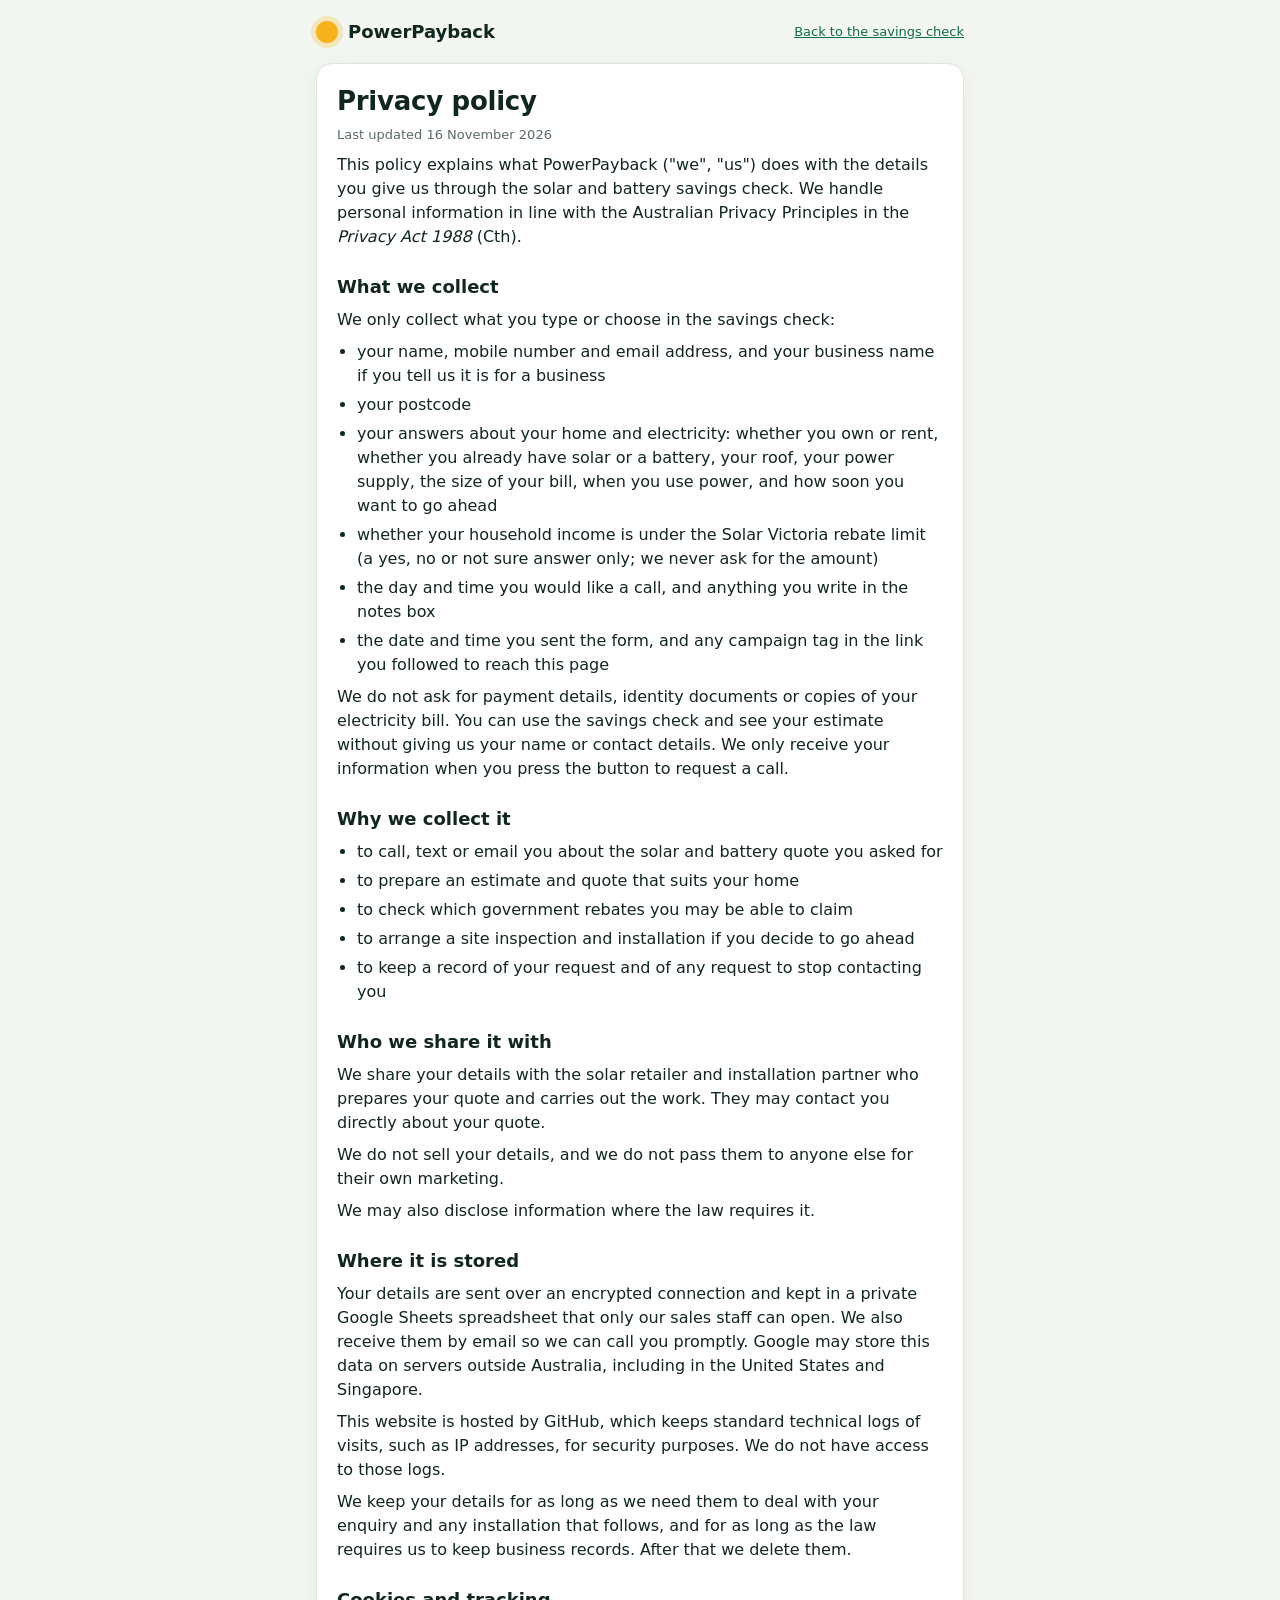
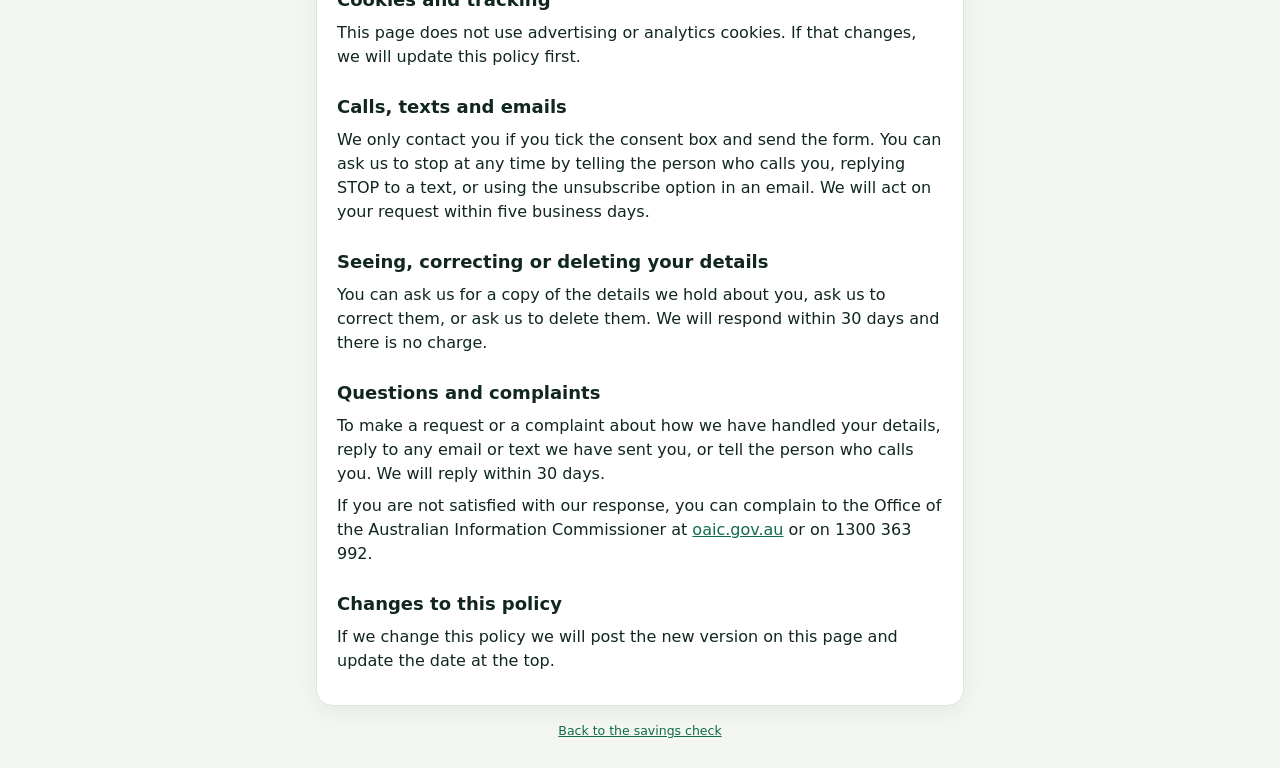
==== privacy.html @ af381cb5 "Add privacy policy page and link it from the consent box Co-Authored-By: Claude Fable 5.2 <noreply@a" ====
<!doctype html>
<html lang="en-AU">
<head>
<meta charset="utf-8">
<meta name="viewport" content="width=device-width, initial-scale=1">
<title>Privacy Policy | Solar &amp; Battery Savings Check</title>
<meta name="description" content="How we collect, use and protect the details you give us in the solar and battery savings check.">
<link rel="stylesheet" href="styles.css">
</head>
<body>
<header class="top">
  <div class="brand"><span class="sun" aria-hidden="true"></span><span id="brandName"></span></div>
  <div class="top-note"><a href="./">Back to the savings check</a></div>
</header>

<main class="card policy">
  <h1>Privacy policy</h1>
  <p class="fine">Last updated 16 November 2026</p>

  <p>This policy explains what <span class="co"></span> ("we", "us") does with the details you give us through the solar and battery savings check. We handle personal information in line with the Australian Privacy Principles in the <em>Privacy Act 1988</em> (Cth).</p>

  <h2>What we collect</h2>
  <p>We only collect what you type or choose in the savings check:</p>
  <ul>
    <li>your name, mobile number and email address, and your business name if you tell us it is for a business</li>
    <li>your postcode</li>
    <li>your answers about your home and electricity: whether you own or rent, whether you already have solar or a battery, your roof, your power supply, the size of your bill, when you use power, and how soon you want to go ahead</li>
    <li>whether your household income is under the Solar Victoria rebate limit (a yes, no or not sure answer only; we never ask for the amount)</li>
    <li>the day and time you would like a call, and anything you write in the notes box</li>
    <li>the date and time you sent the form, and any campaign tag in the link you followed to reach this page</li>
  </ul>
  <p>We do not ask for payment details, identity documents or copies of your electricity bill. You can use the savings check and see your estimate without giving us your name or contact details. We only receive your information when you press the button to request a call.</p>

  <h2>Why we collect it</h2>
  <ul>
    <li>to call, text or email you about the solar and battery quote you asked for</li>
    <li>to prepare an estimate and quote that suits your home</li>
    <li>to check which government rebates you may be able to claim</li>
    <li>to arrange a site inspection and installation if you decide to go ahead</li>
    <li>to keep a record of your request and of any request to stop contacting you</li>
  </ul>

  <h2>Who we share it with</h2>
  <p>We share your details with the solar retailer and installation partner who prepares your quote and carries out the work. They may contact you directly about your quote.</p>
  <p>We do not sell your details, and we do not pass them to anyone else for their own marketing.</p>
  <p>We may also disclose information where the law requires it.</p>

  <h2>Where it is stored</h2>
  <p>Your details are sent over an encrypted connection and kept in a private Google Sheets spreadsheet that only our sales staff can open. We also receive them by email so we can call you promptly. Google may store this data on servers outside Australia, including in the United States and Singapore.</p>
  <p>This website is hosted by GitHub, which keeps standard technical logs of visits, such as IP addresses, for security purposes. We do not have access to those logs.</p>
  <p>We keep your details for as long as we need them to deal with your enquiry and any installation that follows, and for as long as the law requires us to keep business records. After that we delete them.</p>

  <h2>Cookies and tracking</h2>
  <p>This page does not use advertising or analytics cookies. If that changes, we will update this policy first.</p>

  <h2>Calls, texts and emails</h2>
  <p>We only contact you if you tick the consent box and send the form. You can ask us to stop at any time by telling the person who calls you, replying STOP to a text, or using the unsubscribe option in an email. We will act on your request within five business days.</p>

  <h2>Seeing, correcting or deleting your details</h2>
  <p>You can ask us for a copy of the details we hold about you, ask us to correct them, or ask us to delete them. We will respond within 30 days and there is no charge.</p>

  <h2>Questions and complaints</h2>
  <p id="contactLine"></p>
  <p>If you are not satisfied with our response, you can complain to the Office of the Australian Information Commissioner at <a href="https://www.oaic.gov.au" rel="noopener">oaic.gov.au</a> or on 1300 363 992.</p>

  <h2>Changes to this policy</h2>
  <p>If we change this policy we will post the new version on this page and update the date at the top.</p>
</main>

<footer class="foot">
  <p><a href="./">Back to the savings check</a></p>
</footer>

<script src="config.js"></script>
<script>
(function () {
  var C = window.SL_CONFIG || {};
  var name = C.company || "We";
  document.getElementById("brandName").textContent = name;
  var spans = document.querySelectorAll(".co");
  for (var i = 0; i < spans.length; i++) spans[i].textContent = name;

  // Contact details come from config.js (privacyEmail and phone).
  var line = document.getElementById("contactLine");
  line.appendChild(document.createTextNode("To make a request or a complaint about how we have handled your details, "));
  var ways = [];
  if (C.privacyEmail) {
    var a = document.createElement("a");
    a.href = "mailto:" + C.privacyEmail;
    a.textContent = C.privacyEmail;
    ways.push(["email ", a]);
  }
  if (C.phone) ways.push(["call " + C.phone]);
  if (!ways.length) ways.push(["reply to any email or text we have sent you, or tell the person who calls you"]);
  ways.forEach(function (w, n) {
    if (n) line.appendChild(document.createTextNode(" or "));
    w.forEach(function (part) {
      line.appendChild(typeof part === "string" ? document.createTextNode(part) : part);
    });
  });
  line.appendChild(document.createTextNode(". We will reply within 30 days."));
})();
</script>
</body>
</html>
---- styles.css ----
:root {
  --ink: #10261f;
  --muted: #5b6b65;
  --bg: #f3f6f1;
  --card: #ffffff;
  --line: #dde5df;
  --green: #0f6b4c;
  --green-dark: #0a4f38;
  --green-soft: #e6f3ed;
  --sun: #f6b21a;
  --hot: #c8371d;
  --warm: #c77f0a;
  --cold: #4a6a8a;
  --radius: 16px;
}
* { box-sizing: border-box; }
html { -webkit-text-size-adjust: 100%; }
body {
  margin: 0; background: var(--bg); color: var(--ink);
  font: 16px/1.5 system-ui, -apple-system, "Segoe UI", Roboto, Arial, sans-serif;
  min-height: 100vh; display: flex; flex-direction: column;
}
.top {
  display: flex; justify-content: space-between; align-items: center; gap: 12px;
  width: 100%; max-width: 680px; margin: 0 auto; padding: 18px 16px 10px;
}
.brand { display: flex; align-items: center; gap: 10px; font-weight: 700; font-size: 18px; }
.sun {
  width: 22px; height: 22px; border-radius: 50%; background: var(--sun);
  box-shadow: 0 0 0 5px rgba(246,178,26,.25);
}
.top-note { color: var(--muted); font-size: 13px; }
.card {
  width: calc(100% - 32px); max-width: 648px; margin: 8px auto 0;
  background: var(--card); border: 1px solid var(--line); border-radius: var(--radius);
  padding: 22px 20px 24px; box-shadow: 0 6px 24px rgba(16,38,31,.06);
}
.foot { max-width: 648px; margin: 0 auto; padding: 16px 16px 28px; color: var(--muted); font-size: 12.5px; }
.foot p { margin: 0; }
.foot p + p { margin-top: 8px; }
.foot a, .consent a, .top-note a, .policy a { color: var(--green); }
.policy h1 { margin: 0 0 2px; font-size: 26px; }
.policy h2 { margin: 24px 0 6px; font-size: 18px; }
.policy p { margin: 8px 0; }
.policy ul { margin: 8px 0; padding-left: 20px; }
.policy li { margin: 5px 0; }

.progress { height: 6px; background: var(--line); border-radius: 99px; overflow: hidden; margin-bottom: 18px; }
.progress > i { display: block; height: 100%; background: var(--green); border-radius: 99px; transition: width .25s; }
.back {
  display: block; background: none; border: 0; color: var(--muted); font: inherit; font-size: 14px;
  padding: 4px 0; margin-bottom: 6px; cursor: pointer;
}
.back:hover { color: var(--ink); }
h1 { font-size: 24px; line-height: 1.2; margin: 0 0 6px; letter-spacing: -.01em; }
h2 { font-size: 18px; margin: 22px 0 8px; }
.sub { color: var(--muted); margin: 0 0 16px; }

.options { display: grid; gap: 10px; }
.options.two { grid-template-columns: 1fr 1fr; }
.opt {
  display: block; width: 100%; text-align: left; cursor: pointer;
  background: #fff; border: 1.5px solid var(--line); border-radius: 12px;
  padding: 14px 14px; font: inherit; color: var(--ink);
  transition: border-color .12s, background .12s;
}
.opt:hover, .opt:focus-visible { border-color: var(--green); outline: none; }
.opt.on { border-color: var(--green); background: var(--green-soft); }
.opt b { display: block; font-weight: 600; }
.opt small { display: block; color: var(--muted); font-size: 13px; margin-top: 2px; }

.btn {
  display: block; width: 100%; margin-top: 16px; cursor: pointer;
  background: var(--green); color: #fff; border: 0; border-radius: 12px;
  padding: 15px 16px; font: inherit; font-weight: 700; font-size: 17px;
}
.btn:hover { background: var(--green-dark); }
.btn[disabled] { opacity: .5; cursor: not-allowed; }

.days { display: flex; flex-wrap: wrap; gap: 8px; }
.day {
  border: 1.5px solid var(--line); background: #fff; color: var(--ink); cursor: pointer;
  border-radius: 10px; padding: 10px 12px; font: inherit; font-size: 14.5px;
}
.day:hover, .day:focus-visible { border-color: var(--green); outline: none; }
.day.on { border-color: var(--green); background: var(--green-soft); font-weight: 600; }
label.f, span.f { display: block; font-weight: 600; font-size: 14px; margin: 12px 0 4px; }
textarea { resize: vertical; min-height: 84px; line-height: 1.4; }
textarea:focus { outline: none; border-color: var(--green); }
input[type=text], input[type=tel], input[type=email], select, textarea {
  width: 100%; padding: 13px 12px; font: inherit; font-size: 16px; color: var(--ink);
  border: 1.5px solid var(--line); border-radius: 10px; background: #fff;
}
input:focus, select:focus { outline: none; border-color: var(--green); }
.err { color: var(--hot); font-size: 14px; margin: 8px 0 0; min-height: 1.2em; }
.hp { position: absolute; left: -9999px; width: 1px; height: 1px; overflow: hidden; }

.bill-big { font-size: 40px; font-weight: 800; letter-spacing: -.02em; text-align: center; margin: 6px 0 0; }
.bill-big small { font-size: 15px; font-weight: 500; color: var(--muted); }
input[type=range] { width: 100%; margin: 14px 0 4px; accent-color: var(--green); height: 32px; }
.range-ends { display: flex; justify-content: space-between; color: var(--muted); font-size: 13px; }

.hero {
  background: var(--green); color: #fff; border-radius: 14px; padding: 18px 18px 16px; margin: 4px 0 14px;
}
.hero .k { font-size: 14px; opacity: .85; }
.hero .v { font-size: 34px; font-weight: 800; letter-spacing: -.02em; line-height: 1.15; margin: 2px 0; }
.hero .n { font-size: 14px; opacity: .9; }
.pill {
  display: inline-block; background: var(--sun); color: #3b2a00; font-weight: 700;
  font-size: 12.5px; padding: 3px 10px; border-radius: 99px; margin-bottom: 8px;
}
.stats { display: grid; grid-template-columns: repeat(3, 1fr); gap: 8px; margin-bottom: 6px; }
.stat { border: 1px solid var(--line); border-radius: 12px; padding: 10px 10px; }
.stat .k { color: var(--muted); font-size: 12.5px; }
.stat .v { font-weight: 700; font-size: 17px; }

.bars { margin: 10px 0 2px; }
.bar-row { display: grid; grid-template-columns: 84px 1fr 70px; align-items: center; gap: 8px; margin: 6px 0; font-size: 14px; }
.bar { height: 16px; border-radius: 6px; background: #c9d3cd; }
.bar.after { background: var(--green); }
.bar-row .amt { text-align: right; font-weight: 600; }

table.cost { width: 100%; border-collapse: collapse; font-size: 15px; }
table.cost td { padding: 8px 0; border-bottom: 1px solid var(--line); }
table.cost td:last-child { text-align: right; font-weight: 600; white-space: nowrap; }
table.cost tr.less td:last-child { color: var(--green); }
table.cost tr.total td { border-bottom: 0; font-weight: 800; font-size: 17px; padding-top: 12px; }
.fine { color: var(--muted); font-size: 13px; margin: 8px 0 0; }

.deadline {
  background: #fff6dc; border: 1px solid #f0d58a; border-left: 5px solid var(--sun);
  border-radius: 10px; padding: 12px 14px; margin-top: 16px; color: #4a3800; font-size: 14.5px;
}
.deadline b { display: block; font-size: 16px; margin-bottom: 2px; }
.fine.alt { margin: 2px 0 0; padding-left: 12px; color: var(--ink); }
.capture { border-top: 1px solid var(--line); margin-top: 20px; padding-top: 4px; }
.consent { display: flex; gap: 10px; align-items: flex-start; margin-top: 14px; font-size: 13.5px; color: var(--muted); }
.consent input { width: 20px; height: 20px; margin-top: 1px; flex: none; accent-color: var(--green); }

.steps-next { margin: 12px 0 0; padding-left: 20px; }
.steps-next li { margin: 6px 0; }
.demo-note {
  background: #fff6dc; border: 1px solid #f0d58a; color: #5a4300;
  border-radius: 10px; padding: 10px 12px; font-size: 13.5px; margin-top: 16px;
}
.demo-note a { color: inherit; font-weight: 700; }

@media (max-width: 420px) {
  h1 { font-size: 21px; }
  .hero .v { font-size: 28px; }
  .options.two { grid-template-columns: 1fr; }
  .stats { grid-template-columns: 1fr 1fr; }
  .stats .stat:last-child { grid-column: 1 / -1; }
  .top-note { display: none; }
}
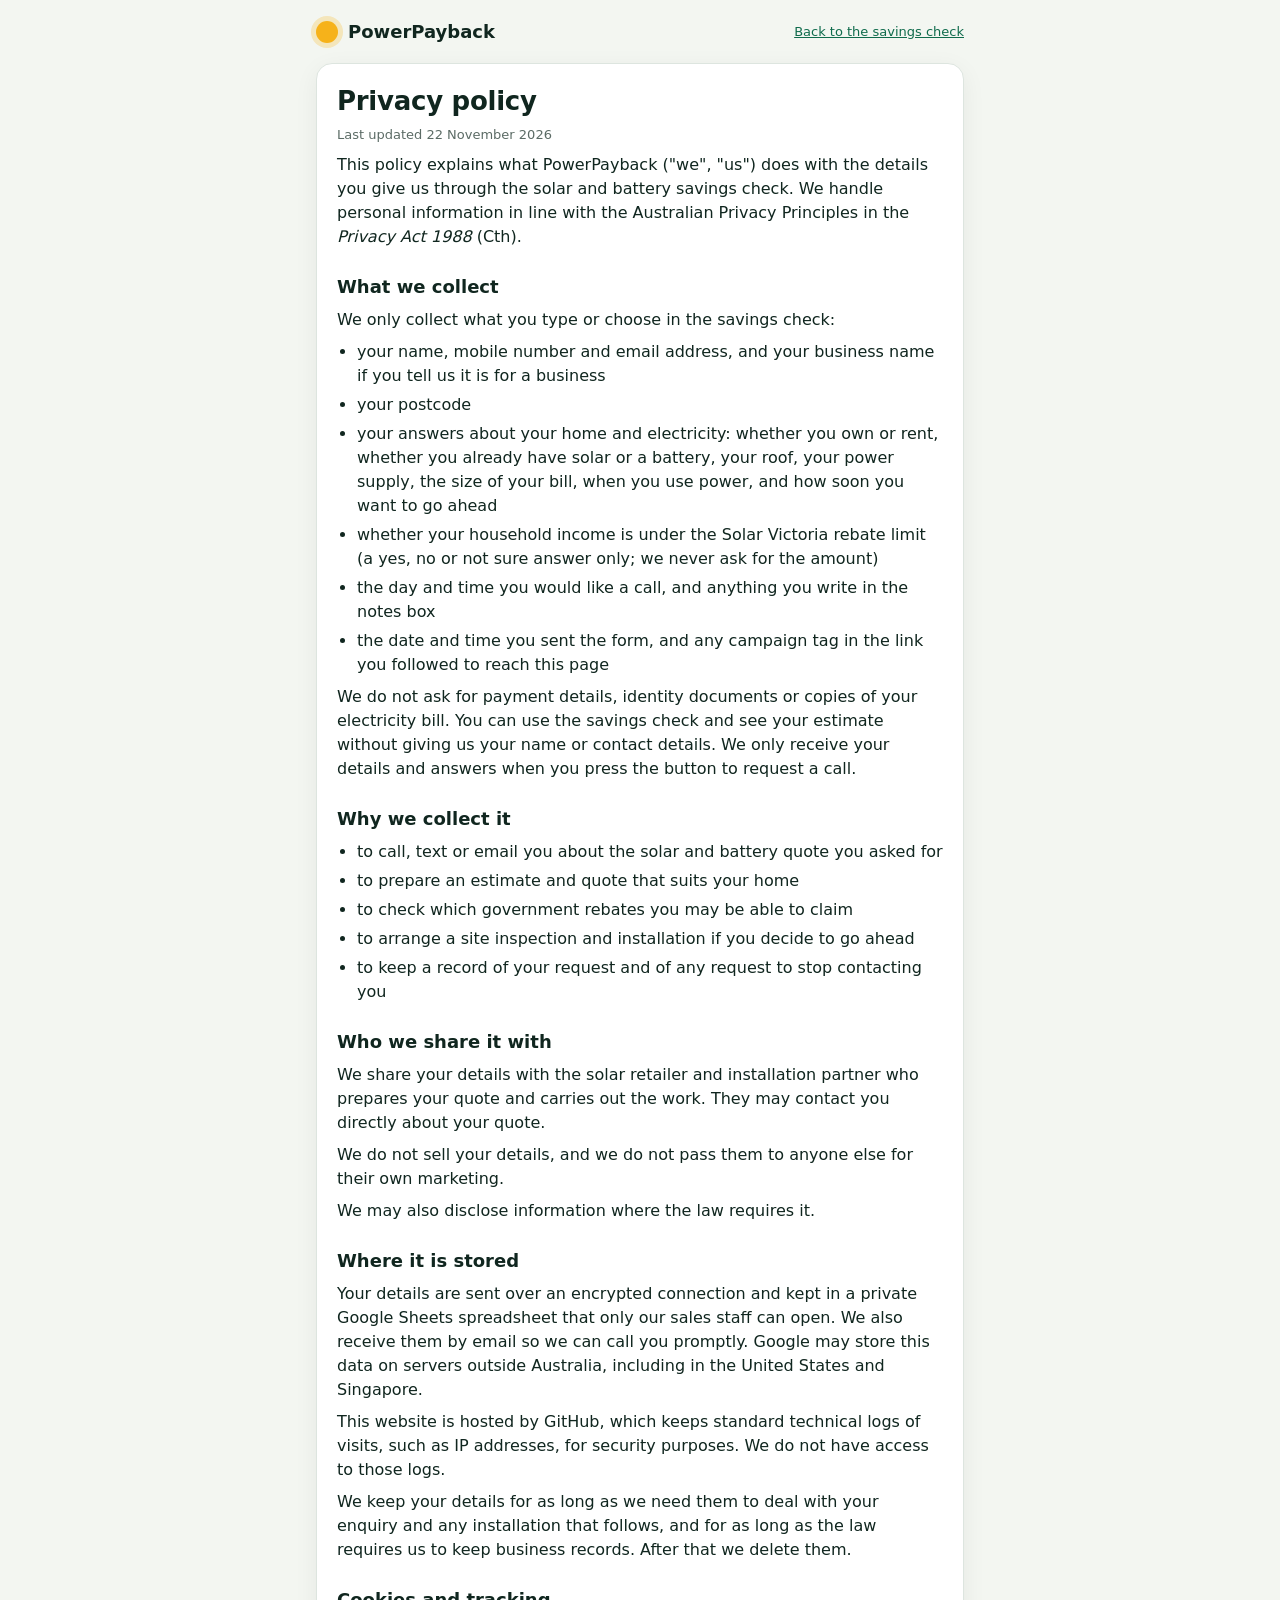
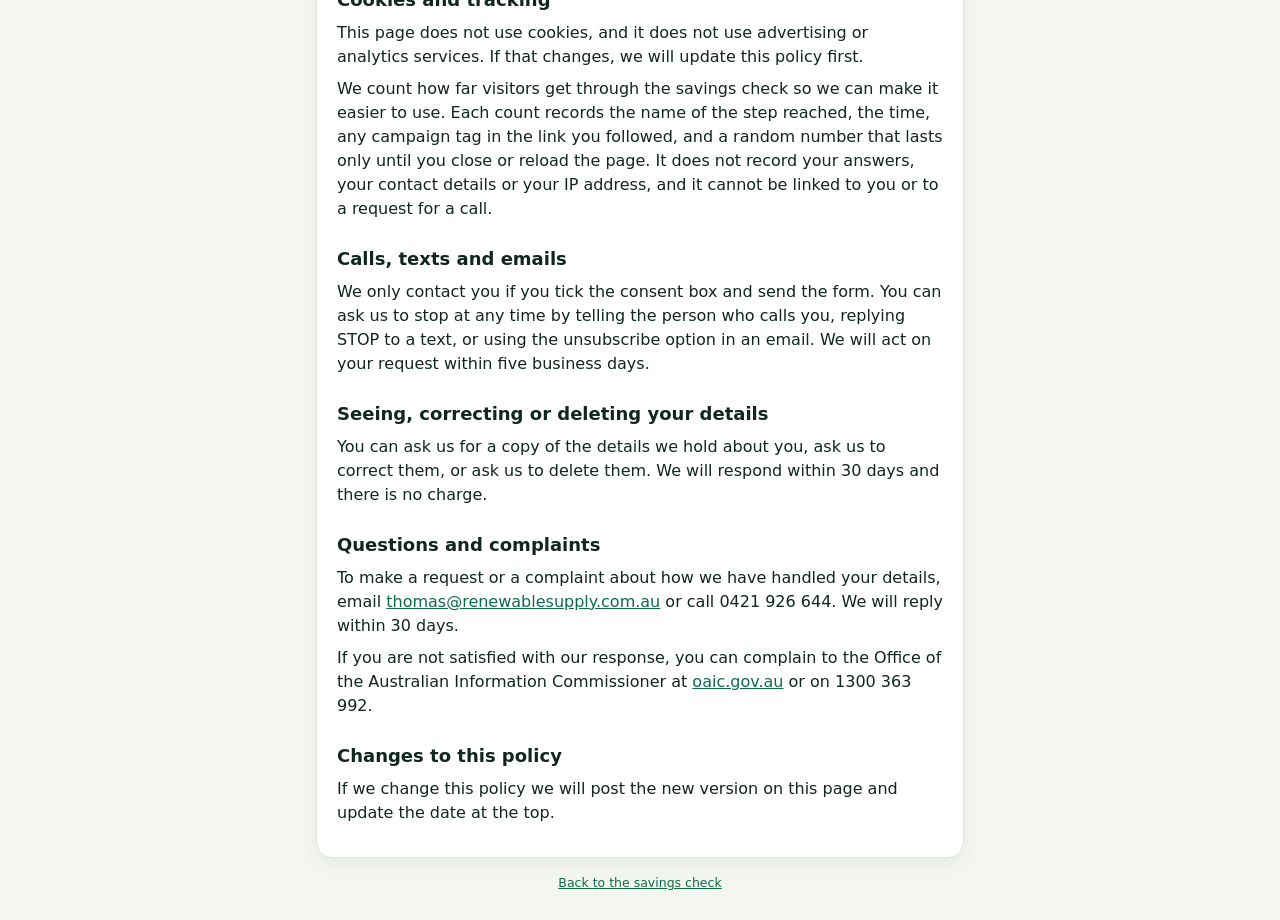
==== commit 15e41174: "Count quiz steps reached (anonymous) and describe it in the privacy policy Co-Authored-By: Claude Fa" ====
--- a/privacy.html
+++ b/privacy.html
@@ -15,7 +15,7 @@
 
 <main class="card policy">
   <h1>Privacy policy</h1>
-  <p class="fine">Last updated 16 November 2026</p>
+  <p class="fine">Last updated 22 November 2026</p>
 
   <p>This policy explains what <span class="co"></span> ("we", "us") does with the details you give us through the solar and battery savings check. We handle personal information in line with the Australian Privacy Principles in the <em>Privacy Act 1988</em> (Cth).</p>
 
@@ -29,7 +29,7 @@
     <li>the day and time you would like a call, and anything you write in the notes box</li>
     <li>the date and time you sent the form, and any campaign tag in the link you followed to reach this page</li>
   </ul>
-  <p>We do not ask for payment details, identity documents or copies of your electricity bill. You can use the savings check and see your estimate without giving us your name or contact details. We only receive your information when you press the button to request a call.</p>
+  <p>We do not ask for payment details, identity documents or copies of your electricity bill. You can use the savings check and see your estimate without giving us your name or contact details. We only receive your details and answers when you press the button to request a call.</p>
 
   <h2>Why we collect it</h2>
   <ul>
@@ -51,7 +51,8 @@
   <p>We keep your details for as long as we need them to deal with your enquiry and any installation that follows, and for as long as the law requires us to keep business records. After that we delete them.</p>
 
   <h2>Cookies and tracking</h2>
-  <p>This page does not use advertising or analytics cookies. If that changes, we will update this policy first.</p>
+  <p>This page does not use cookies, and it does not use advertising or analytics services. If that changes, we will update this policy first.</p>
+  <p>We count how far visitors get through the savings check so we can make it easier to use. Each count records the name of the step reached, the time, any campaign tag in the link you followed, and a random number that lasts only until you close or reload the page. It does not record your answers, your contact details or your IP address, and it cannot be linked to you or to a request for a call.</p>
 
   <h2>Calls, texts and emails</h2>
   <p>We only contact you if you tick the consent box and send the form. You can ask us to stop at any time by telling the person who calls you, replying STOP to a text, or using the unsubscribe option in an email. We will act on your request within five business days.</p>
--- a/styles.css
+++ b/styles.css
@@ -146,7 +146,59 @@
 }
 .demo-note a { color: inherit; font-weight: 700; }
 
+/* Home page sections around the quiz */
+html { scroll-behavior: smooth; }
+#app { scroll-margin-top: 12px; }
+.home-hero { display: none; }
+body.home .home-hero {
+  display: block; width: calc(100% - 32px); max-width: 648px; margin: 8px auto 14px;
+  background: var(--green-dark); color: #fff; border-radius: var(--radius); overflow: hidden;
+  box-shadow: 0 6px 24px rgba(16,38,31,.10);
+}
+.home-hero img { display: block; width: 100%; height: auto; aspect-ratio: 16 / 9; object-fit: cover; object-position: center 60%; }
+.home-hero-copy { padding: 18px 20px 22px; }
+.kicker {
+  display: inline-block; margin: 0 0 10px; background: var(--sun); color: #3b2a00;
+  font-weight: 700; font-size: 12.5px; padding: 3px 10px; border-radius: 99px;
+}
+.home-title { margin: 0 0 8px; font-size: 28px; line-height: 1.15; font-weight: 800; letter-spacing: -.02em; }
+.home-sub { margin: 0; font-size: 16px; opacity: .92; }
+a.btn { text-align: center; text-decoration: none; }
+.home-hero .btn { background: var(--sun); color: #2c2000; }
+.home-hero .btn:hover { background: #ffc93c; }
+
+.info { width: calc(100% - 32px); max-width: 648px; margin: 14px auto 0; display: grid; gap: 14px; }
+.panel {
+  background: var(--card); border: 1px solid var(--line); border-radius: var(--radius);
+  padding: 18px 20px 20px;
+}
+.panel h2 { margin: 0 0 10px; }
+.panel p { margin: 0; }
+.how { list-style: none; margin: 0; padding: 0; counter-reset: how; display: grid; gap: 14px; }
+.how li { counter-increment: how; position: relative; padding-left: 44px; }
+.how li::before {
+  content: counter(how); position: absolute; left: 0; top: 0; width: 30px; height: 30px; border-radius: 50%;
+  background: var(--green-soft); color: var(--green); font-weight: 800; display: grid; place-items: center;
+}
+.how b { display: block; }
+.how li > span { display: block; color: var(--muted); font-size: 15px; }
+.ticks { list-style: none; margin: 0; padding: 0; display: grid; gap: 8px; }
+.ticks li { position: relative; padding-left: 28px; }
+.ticks li::before { content: "✓"; position: absolute; left: 2px; top: 0; color: var(--green); font-weight: 800; }
+details { border-top: 1px solid var(--line); }
+details:first-of-type { border-top: 0; }
+summary { cursor: pointer; font-weight: 600; padding: 12px 24px 12px 0; list-style: none; position: relative; }
+summary::-webkit-details-marker { display: none; }
+summary::after { content: "+"; position: absolute; right: 2px; top: 10px; font-size: 20px; color: var(--green); font-weight: 400; }
+details[open] summary::after { content: "–"; }
+summary:focus-visible { outline: 2px solid var(--green); outline-offset: 2px; border-radius: 6px; }
+details p { margin: 0 0 14px; color: var(--muted); font-size: 15px; }
+.panel a { color: var(--green); }
+.contact a { font-weight: 700; white-space: nowrap; }
+body.in-quiz .home-hero, body.in-quiz .info { display: none; }
+
 @media (max-width: 420px) {
+  .home-title { font-size: 24px; }
   h1 { font-size: 21px; }
   .hero .v { font-size: 28px; }
   .options.two { grid-template-columns: 1fr; }
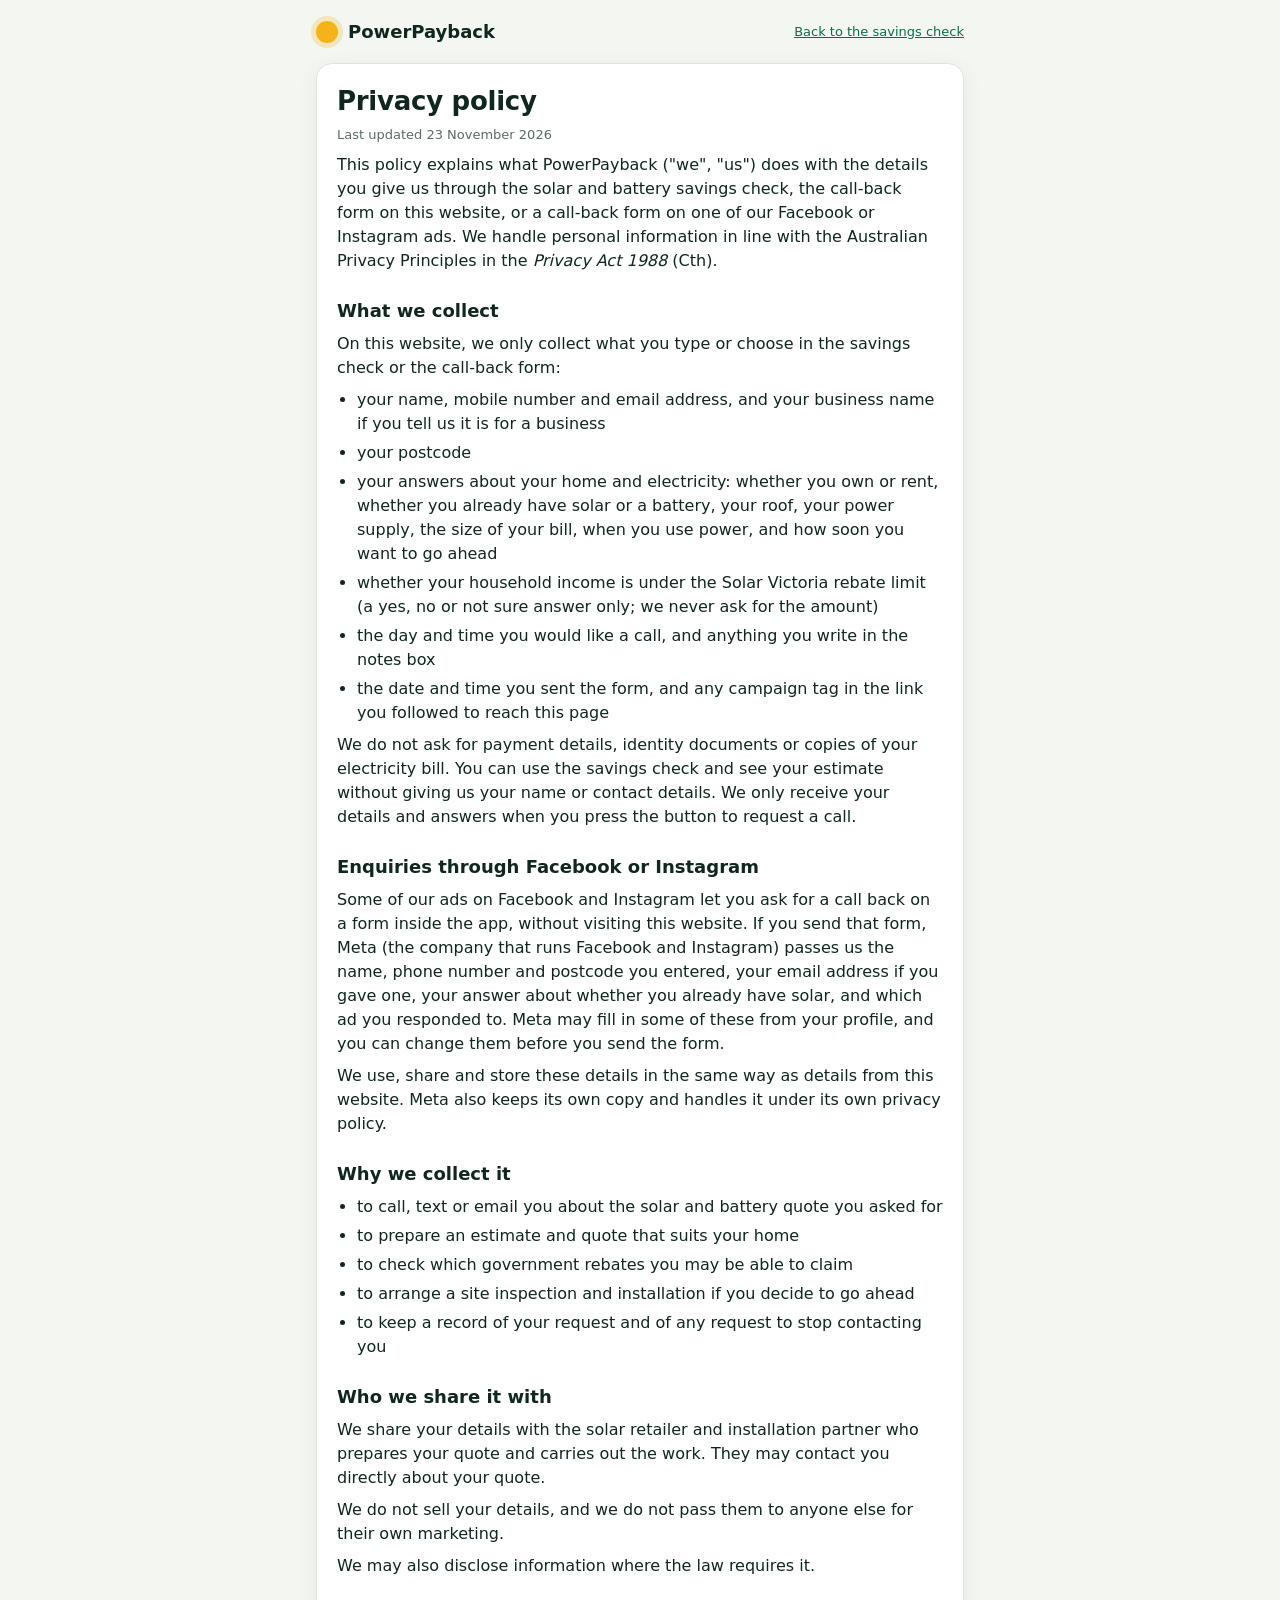
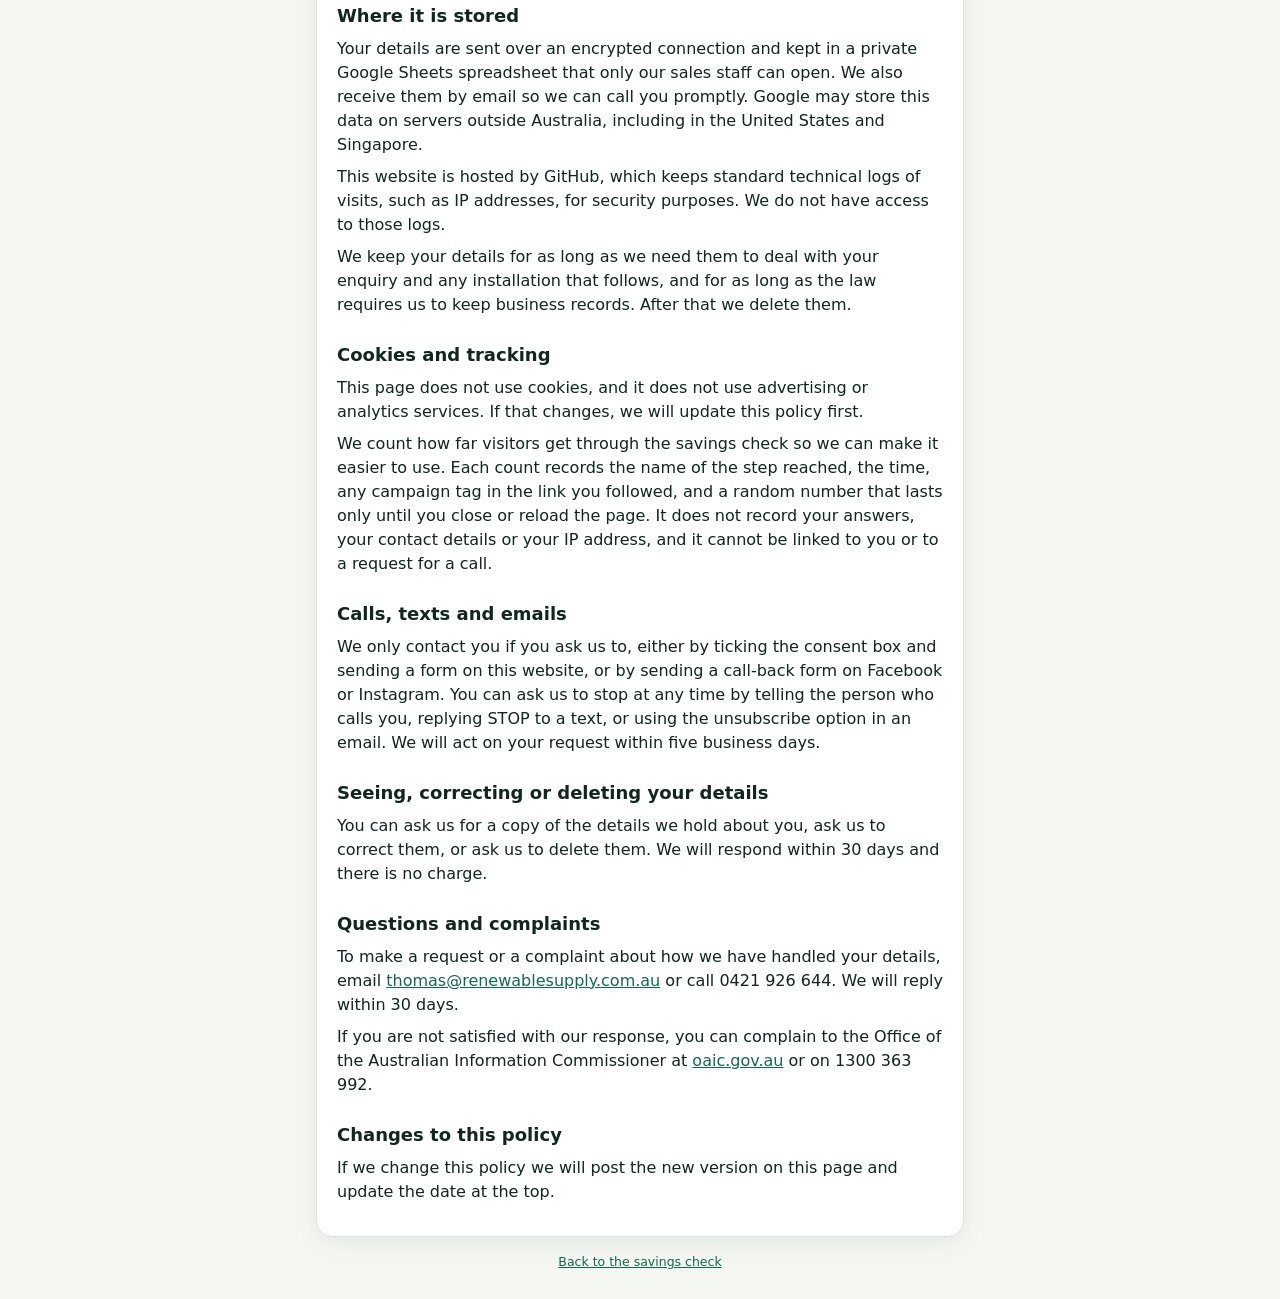
==== commit 741ce081: "Privacy policy: cover call-back form and Facebook/Instagram lead forms Co-Authored-By: Claude Fable " ====
--- a/privacy.html
+++ b/privacy.html
@@ -15,12 +15,12 @@
 
 <main class="card policy">
   <h1>Privacy policy</h1>
-  <p class="fine">Last updated 22 November 2026</p>
+  <p class="fine">Last updated 23 November 2026</p>
 
-  <p>This policy explains what <span class="co"></span> ("we", "us") does with the details you give us through the solar and battery savings check. We handle personal information in line with the Australian Privacy Principles in the <em>Privacy Act 1988</em> (Cth).</p>
+  <p>This policy explains what <span class="co"></span> ("we", "us") does with the details you give us through the solar and battery savings check, the call-back form on this website, or a call-back form on one of our Facebook or Instagram ads. We handle personal information in line with the Australian Privacy Principles in the <em>Privacy Act 1988</em> (Cth).</p>
 
   <h2>What we collect</h2>
-  <p>We only collect what you type or choose in the savings check:</p>
+  <p>On this website, we only collect what you type or choose in the savings check or the call-back form:</p>
   <ul>
     <li>your name, mobile number and email address, and your business name if you tell us it is for a business</li>
     <li>your postcode</li>
@@ -30,6 +30,10 @@
     <li>the date and time you sent the form, and any campaign tag in the link you followed to reach this page</li>
   </ul>
   <p>We do not ask for payment details, identity documents or copies of your electricity bill. You can use the savings check and see your estimate without giving us your name or contact details. We only receive your details and answers when you press the button to request a call.</p>
+
+  <h2>Enquiries through Facebook or Instagram</h2>
+  <p>Some of our ads on Facebook and Instagram let you ask for a call back on a form inside the app, without visiting this website. If you send that form, Meta (the company that runs Facebook and Instagram) passes us the name, phone number and postcode you entered, your email address if you gave one, your answer about whether you already have solar, and which ad you responded to. Meta may fill in some of these from your profile, and you can change them before you send the form.</p>
+  <p>We use, share and store these details in the same way as details from this website. Meta also keeps its own copy and handles it under its own privacy policy.</p>
 
   <h2>Why we collect it</h2>
   <ul>
@@ -55,7 +59,7 @@
   <p>We count how far visitors get through the savings check so we can make it easier to use. Each count records the name of the step reached, the time, any campaign tag in the link you followed, and a random number that lasts only until you close or reload the page. It does not record your answers, your contact details or your IP address, and it cannot be linked to you or to a request for a call.</p>
 
   <h2>Calls, texts and emails</h2>
-  <p>We only contact you if you tick the consent box and send the form. You can ask us to stop at any time by telling the person who calls you, replying STOP to a text, or using the unsubscribe option in an email. We will act on your request within five business days.</p>
+  <p>We only contact you if you ask us to, either by ticking the consent box and sending a form on this website, or by sending a call-back form on Facebook or Instagram. You can ask us to stop at any time by telling the person who calls you, replying STOP to a text, or using the unsubscribe option in an email. We will act on your request within five business days.</p>
 
   <h2>Seeing, correcting or deleting your details</h2>
   <p>You can ask us for a copy of the details we hold about you, ask us to correct them, or ask us to delete them. We will respond within 30 days and there is no charge.</p>
--- a/styles.css
+++ b/styles.css
@@ -150,7 +150,7 @@
 html { scroll-behavior: smooth; }
 #app { scroll-margin-top: 12px; }
 .home-hero { display: none; }
-body.home .home-hero {
+body.home .home-hero, body.ad .home-hero {
   display: block; width: calc(100% - 32px); max-width: 648px; margin: 8px auto 14px;
   background: var(--green-dark); color: #fff; border-radius: var(--radius); overflow: hidden;
   box-shadow: 0 6px 24px rgba(16,38,31,.10);
@@ -166,6 +166,16 @@
 a.btn { text-align: center; text-decoration: none; }
 .home-hero .btn { background: var(--sun); color: #2c2000; }
 .home-hero .btn:hover { background: #ffc93c; }
+/* Ad visitors: shorter photo and no button, so the first question sits on the first screen. */
+body.ad .home-hero { margin-bottom: 10px; }
+body.ad .home-hero img { aspect-ratio: 5 / 2; }
+body.ad .home-hero .btn { display: none; }
+body.ad .home-hero-copy { padding: 14px 18px 16px; }
+body.ad .home-title { font-size: 22px; }
+body.ad .home-sub { font-size: 15px; }
+/* Call-back page: the quiz explainers do not apply. */
+body.callback .info .panel:nth-child(1), body.callback .info .panel:nth-child(2) { display: none; }
+body.callback .top-note { display: none; }
 
 .info { width: calc(100% - 32px); max-width: 648px; margin: 14px auto 0; display: grid; gap: 14px; }
 .panel {
